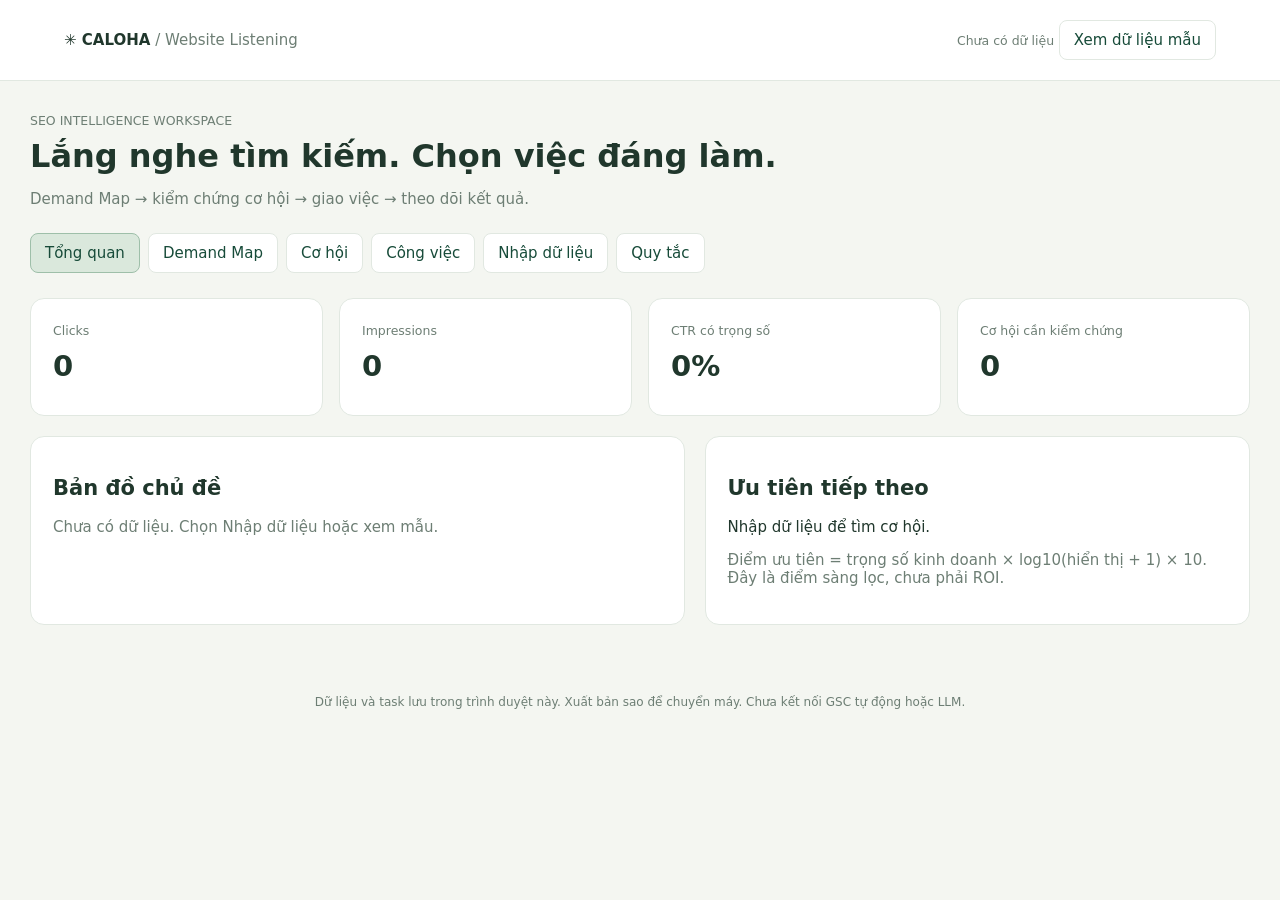
==== index.html @ 5ace7b47 "Replace legacy project with Caloha Website Listening dashboard" ====
<!doctype html><html lang="vi"><meta charset="utf-8"><meta name="viewport" content="width=device-width,initial-scale=1"><title>Caloha · Website Listening</title><meta name="description" content="Caloha Website Listening: nhập GSC, phân tích chủ đề, kiểm chứng cơ hội SEO và quản lý công việc."><style>
:root{--green:#174b39;--muted:#6d7e74;--line:#e1e8e1}*{box-sizing:border-box}body{margin:0;background:#f4f6f1;color:#20372c;font:15px system-ui}button,input,select,textarea{font:inherit}button{cursor:pointer;border:1px solid var(--line);background:white;border-radius:8px;padding:10px 14px;color:var(--green)}button.primary{background:var(--green);color:white}header{background:#fff;border-bottom:1px solid var(--line);padding:20px 5%;display:flex;justify-content:space-between;align-items:center;gap:15px}small,.muted{color:var(--muted)}main{max-width:1400px;margin:auto;padding:30px}h1{font-size:32px;margin:8px 0}h2{font-size:21px}nav{display:flex;gap:8px;margin:25px 0;flex-wrap:wrap}nav button.active{background:#dae8dc;border-color:#9ebfa9}.card{background:white;border:1px solid var(--line);border-radius:14px;padding:22px;margin-bottom:20px}.stats{display:grid;grid-template-columns:repeat(4,1fr);gap:16px}input[type=file]{width:100%;margin-top:8px}input,textarea,select{min-width:0}button:focus-visible,input:focus-visible,select:focus-visible,textarea:focus-visible{outline:3px solid #8fac79;outline-offset:2px}.bubble>div{min-width:0;overflow-wrap:anywhere}.card{min-width:0}.stats strong{display:block;font-size:29px;margin:10px 0}.toolbar{display:flex;gap:10px;flex-wrap:wrap;margin:16px 0}input,select,textarea{border:1px solid #cbd8cc;border-radius:7px;padding:9px;background:white;max-width:100%}table{width:100%;border-collapse:collapse}th{text-align:left;color:var(--muted);font-size:12px;text-transform:uppercase;letter-spacing:.05em}td,th{padding:14px 10px;border-bottom:1px solid var(--line)}.scroll{overflow:auto}.tag{border-radius:20px;background:#eaf1e9;padding:5px 9px;font-size:12px;white-space:nowrap}.notice{background:#fff4de;padding:13px 18px;border-radius:10px;margin:18px 0;font-size:13px}.split{display:grid;grid-template-columns:1.2fr 1fr;gap:20px}.bubble{border-radius:12px;background:#f2f7ef;border:1px solid #cfdcca;padding:18px;display:flex;justify-content:space-between;align-items:center;margin:9px 0}.bubble strong{display:block}.op{border-left:4px solid #a8bc6b}label{display:block;margin:12px 0}textarea{width:100%;min-height:200px}dialog{border:0;border-radius:15px;width:800px;max-width:95vw;padding:25px}dialog::backdrop{background:#152c2866}footer{padding:20px;text-align:center;color:var(--muted);font-size:12px}@media(max-width:750px){main{padding:18px}.stats{grid-template-columns:1fr 1fr}.split{grid-template-columns:1fr}header{flex-wrap:wrap}h1{font-size:25px}td,th{padding:12px 8px}}
</style><header><div><b>✳ CALOHA</b> <span class="muted">/ Website Listening</span></div><div><small id="source"></small> <button id="demo">Xem dữ liệu mẫu</button></div></header><main><small>SEO INTELLIGENCE WORKSPACE</small><h1>Lắng nghe tìm kiếm. Chọn việc đáng làm.</h1><p class="muted">Demand Map → kiểm chứng cơ hội → giao việc → theo dõi kết quả.</p><nav id="nav"></nav><div id="view"></div></main><footer>Dữ liệu và task lưu trong trình duyệt này. Xuất bản sao để chuyển máy. Chưa kết nối GSC tự động hoặc LLM.</footer><dialog id="modal"><h2>Brief tối ưu SEO</h2><textarea id="brief"></textarea><div class="toolbar"><button id="copy">Sao chép</button><button onclick="document.getElementById('modal').close()">Đóng</button></div></dialog><script>
const $=s=>document.querySelector(s),esc=s=>String(s??'').replace(/[&<>"']/g,c=>({'&':'&amp;','<':'&lt;','>':'&gt;','"':'&quot;',"'":'&#39;'}[c])),num=n=>new Intl.NumberFormat('vi-VN',{maximumFractionDigits:1}).format(n),pct=n=>num(n*100)+'%';
const defaults=[{name:'Thư giãn & giấc ngủ',words:'ngủ,thư giãn,oải hương,lavender',weight:3},{name:'Chăm sóc gia đình',words:'gia đình,kidsafe,trẻ,bé',weight:3},{name:'Cam chanh & năng lượng',words:'cam,chanh,bergamot,bạc hà,tập trung',weight:2},{name:'Dầu nền & massage',words:'dầu nền,jojoba,dừa,massage',weight:3},{name:'Thú cưng',words:'thú cưng,chó,mèo,pup',weight:1}];
function validateState(s){if(!s||!['current','previous','rules','tasks'].every(k=>Array.isArray(s[k])))throw Error('Bản sao không hợp lệ');for(const r of [...s.current,...s.previous])if(!r||typeof r.query!=='string'||!r.query.trim()||typeof r.page!=='string'||![r.clicks,r.impressions,r.position].every(Number.isFinite)||r.clicks<0||r.impressions<0||r.clicks>r.impressions||r.position<0)throw Error('Dữ liệu không hợp lệ');let names=new Set();for(const r of s.rules){if(!r||typeof r.name!=='string'||!r.name.trim()||typeof r.words!=='string'||!r.words.trim()||!Number.isFinite(r.weight)||r.weight<1||r.weight>5||names.has(r.name))throw Error('Quy tắc không hợp lệ');names.add(r.name)}for(const t of s.tasks)if(!t||!['title','action','owner','date','status','note','created'].every(k=>typeof t[k]==='string')||!t.baseline||![t.baseline.clicks,t.baseline.impressions].every(n=>Number.isFinite(n)&&n>=0))throw Error('Công việc trong bản sao không hợp lệ');return s}let state;try{state=validateState(JSON.parse(localStorage.getItem('caloha-listening-v1')))}catch{}state=state||{current:[],previous:[],rules:defaults,tasks:[],demo:false};let tab='Tổng quan',filter='';const tabs=['Tổng quan','Demand Map','Cơ hội','Công việc','Nhập dữ liệu','Quy tắc'];function save(){try{localStorage.setItem('caloha-listening-v1',JSON.stringify(state));return true}catch{alert('Không lưu được trong trình duyệt. Dữ liệu vẫn có trong phiên này; hãy xuất bản sao JSON trước khi đóng trang.');return false}}function group(q){q=q.toLowerCase();return state.rules.find(r=>r.words.split(',').some(w=>w.trim()&&q.includes(w.trim().toLowerCase())))?.name||'Chưa phân nhóm'}function intent(q){return /mua|giá|ở đâu|chính hãng|combo/i.test(q)?'Giao dịch':/so sánh|tốt nhất|review|đánh giá/i.test(q)?'Cân nhắc':'Thông tin'}function aggregate(rows){let map=Object.create(null);for(const r of rows){let name=group(r.query),g=map[name]??={name,clicks:0,impressions:0,pos:0,rows:[],urls:new Set};g.clicks+=r.clicks;g.impressions+=r.impressions;g.pos+=r.position*r.impressions;g.rows.push(r);if(r.page)g.urls.add(r.page)}return Object.values(map).map(g=>({...g,ctr:g.impressions?g.clicks/g.impressions:0,position:g.impressions?g.pos/g.impressions:0}))}function groups(){const prev=aggregate(state.previous);return aggregate(state.current).map(g=>{const p=prev.find(p=>p.name===g.name);const growth=p?.impressions?(g.impressions-p.impressions)/p.impressions:null;const weight=state.rules.find(r=>r.name===g.name)?.weight||1;return {...g,growth,weight,category:g.impressions>=100&&g.position<=5?'Core Market':g.impressions>=100&&g.position>5&&g.position<=20?'High Opportunity':growth!==null&&growth>=.25?'Fast Growing':'Monitoring'}})}function opportunities(){return groups().flatMap(g=>{let a=[];if(g.impressions>=100&&g.position>5&&g.position<=20)a.push({kind:'Cải thiện thứ hạng',why:'Hiển thị ≥100, vị trí 5–20.',action:'Kiểm tra Intent và SERP; cập nhật trang phù hợp, bổ sung nội dung thiếu và liên kết nội bộ.'});if(g.impressions>=100&&g.position<=10&&g.ctr<.02)a.push({kind:'Kiểm tra CTR',why:'Hiển thị ≥100, vị trí ≤10, CTR <2%. Ngưỡng sàng lọc, không phải chuẩn thị trường.',action:'Tách theo query, thiết bị và vị trí; kiểm tra SERP, title và mô tả trước khi sửa.'});if(g.growth!==null&&g.growth<=-.2)a.push({kind:'Điều tra suy giảm',why:'Impressions giảm ≥20% so với kỳ trước.',action:'Kiểm tra hai kỳ cùng độ dài, mùa vụ, query mất hiển thị, index và biến động thứ hạng.'});if(g.growth!==null&&g.growth>=.25)a.push({kind:'Xác minh tăng trưởng',why:'Impressions tăng ≥25% so với kỳ trước.',action:'Xác định query tăng; phân biệt tăng nhu cầu với cải thiện hiển thị trước khi mở rộng nội dung.'});return a.map(o=>({...o,g,score:Math.round(g.weight*Math.log10(g.impressions+1)*10)}))}).sort((a,b)=>b.score-a.score)}
function render(){ $('#nav').innerHTML=tabs.map(t=>`<button class="${t===tab?'active':''}" data-tab="${t}">${t}</button>`).join('');$('#source').textContent=state.demo?'DỮ LIỆU MẪU · KHÔNG PHẢI GSC CALOHA':state.current.length?`${state.current.length} dòng đã nhập`:'Chưa có dữ liệu';let gs=groups(),ops=opportunities(),total=aggregate(state.current).reduce((a,g)=>({clicks:a.clicks+g.clicks,impressions:a.impressions+g.impressions}),{clicks:0,impressions:0});let html='';if(tab==='Tổng quan'){html=`${state.demo?'<div class="notice">Đang xem dữ liệu minh họa. Nhập CSV thật để phân tích website của bạn.</div>':''}<div class="stats">${[['Clicks',num(total.clicks)],['Impressions',num(total.impressions)],['CTR có trọng số',pct(total.impressions?total.clicks/total.impressions:0)],['Cơ hội cần kiểm chứng',ops.length]].map(([a,b])=>`<div class="card"><small>${a}</small><strong>${b}</strong></div>`).join('')}</div><div class="split"><div class="card"><h2>Bản đồ chủ đề</h2>${mapHTML(gs)}</div><div class="card"><h2>Ưu tiên tiếp theo</h2>${ops.slice(0,3).map(o=>`<div class="bubble"><div><strong>${esc(o.kind)}</strong><small>${esc(o.g.name)}</small></div><span class="tag">${o.score} điểm</span></div>`).join('')||'<p>Nhập dữ liệu để tìm cơ hội.</p>'}<p class="muted">Điểm ưu tiên = trọng số kinh doanh × log10(hiển thị + 1) × 10. Đây là điểm sàng lọc, chưa phải ROI.</p></div></div>`}
if(tab==='Demand Map')html=`<div class="card"><h2>Bản đồ nhu cầu quan sát được</h2><p class="muted">Phân nhóm theo quy tắc từ khóa. Thứ tự quy tắc quyết định nhóm khi query khớp nhiều nhóm.</p>${mapHTML(gs)}<div class="scroll"><table><tr><th>Chủ đề</th><th>Clicks</th><th>Impressions</th><th>CTR</th><th>Vị trí</th><th>Tăng trưởng</th><th>Phân loại</th></tr>${gs.map(g=>`<tr><td>${esc(g.name)}</td><td>${num(g.clicks)}</td><td>${num(g.impressions)}</td><td>${pct(g.ctr)}</td><td>${num(g.position)}</td><td>${g.growth===null?'—':pct(g.growth)}</td><td><span class="tag">${g.category}</span></td></tr>`).join('')}</table></div><div class="notice">Vị trí nhóm tính theo trọng số Impressions; có thể che khuất query khác nhau. Không dùng chỉ số này như thị phần hoặc độ bao phủ toàn thị trường.</div></div>`;
if(tab==='Cơ hội')html=`<div class="toolbar"><input id="search" placeholder="Lọc theo chủ đề" value="${esc(filter)}"><button id="exportOps">Xuất cơ hội CSV</button></div>${ops.map((o,i)=>({o,i})).filter(({o})=>o.g.name.toLowerCase().includes(filter.toLowerCase())).map(({o,i})=>`<div class="card op"><span class="tag">${o.score} điểm · cần kiểm chứng</span><h2>${esc(o.kind)} · ${esc(o.g.name)}</h2><p>${esc(o.why)}</p><p>${esc(o.action)}</p><small>${num(o.g.impressions)} hiển thị · ${num(o.g.clicks)} clicks · CTR ${pct(o.g.ctr)} · vị trí ${num(o.g.position)}</small><div class="toolbar"><button data-brief="${i}">Xem brief & query</button><button class="primary" data-task="${i}">Tạo công việc</button></div></div>`).join('')||'<div class="card">Chưa có cơ hội phù hợp. Nhập CSV hoặc kiểm tra bộ lọc.</div>'}`;
if(tab==='Công việc')html=`<div class="toolbar"><button id="exportTasks">Xuất công việc CSV</button><button id="backup">Sao lưu toàn bộ JSON</button><label>Khôi phục <input type="file" id="restore" accept=".json"></label></div>${state.tasks.map((t,i)=>`<div class="card"><h2>${esc(t.title)}</h2><p>${esc(t.action)}</p><div class="toolbar"><input aria-label="Người phụ trách" data-owner="${i}" value="${esc(t.owner)}" placeholder="Người phụ trách"><input aria-label="Hạn xử lý" type="date" data-date="${i}" value="${esc(t.date)}"><select aria-label="Trạng thái" data-status="${i}">${['Cần kiểm chứng','Đã duyệt','Đang làm','Đã hoàn thành'].map(s=>`<option ${s===t.status?'selected':''}>${s}</option>`).join('')}</select><button data-delete="${i}">Xóa</button></div><small>Baseline khi tạo: ${num(t.baseline.clicks)} clicks / ${num(t.baseline.impressions)} hiển thị. Ngày tạo: ${esc(t.created)}</small><label>Ghi chú kiểm chứng và kết quả<textarea data-note="${i}" style="min-height:65px">${esc(t.note)}</textarea></label></div>`).join('')||'<div class="card">Tạo công việc từ một cơ hội sau khi xem brief.</div>'}`;
if(tab==='Nhập dữ liệu')html=`<div class="split"><div class="card"><h2>Nhập CSV từ GSC</h2><p>Hỗ trợ bảng Queries: Query / Top queries / Truy vấn, Clicks, Impressions, Position. Có thể thêm Page hoặc URL.</p><label>Kỳ hiện tại<input id="current" type="file" accept=".csv"></label><label>Kỳ trước (tùy chọn)<input id="previous" type="file" accept=".csv"></label><p class="muted">Xuất hai kỳ cùng độ dài và cùng bộ lọc thiết bị, quốc gia, loại tìm kiếm. Với CSV Query–Page, các tổng là tổng dòng nhập và có thể khác tổng cấp property trong GSC.</p><button id="template">Tải CSV mẫu cấu trúc</button><p id="importStatus" role="status"></p></div><div class="card"><h2>Cách bắt đầu</h2><ol><li>Vào GSC → Hiệu suất → Kết quả tìm kiếm.</li><li>Chọn kỳ, giữ nguyên bộ lọc và xuất bảng truy vấn dạng CSV.</li><li>Nhập kỳ hiện tại, sau đó nhập kỳ trước để so sánh.</li><li>Vào Quy tắc để chỉnh nhóm và trọng số.</li><li>Xem brief, kiểm chứng rồi giao việc.</li></ol><div class="notice">GSC không hiển thị tất cả query. Công cụ chưa có dữ liệu chuyển đổi, doanh thu, API tự động hoặc mô hình LLM. Intent hiện được gợi ý bằng từ khóa và cần rà soát.</div><button id="clear">Xóa dữ liệu phân tích</button></div></div>`;
if(tab==='Quy tắc')html=`<div class="card"><h2>Nhóm chủ đề & trọng số kinh doanh</h2><p class="muted">Trọng số 1–5 do bạn đặt theo giá trị kinh doanh. Mỗi dòng: tên nhóm | từ khóa cách nhau bằng dấu phẩy | trọng số.</p><textarea id="rules">${esc(state.rules.map(r=>`${r.name} | ${r.words} | ${r.weight}`).join('\n'))}</textarea><button class="primary" id="saveRules">Lưu quy tắc</button><p>Ngưỡng cơ hội: ≥100 hiển thị; vị trí 5–20; CTR &lt;2% khi vị trí ≤10; biến động ±20% giảm / +25% tăng. Dùng để sàng lọc, chưa kết luận nguyên nhân.</p></div>`;if(state.demo&&tab!=='Tổng quan')html='<div class="notice">Dữ liệu minh họa, không phải dữ liệu thật của Caloha.</div>'+html;$('#view').innerHTML=html;bind()}
function mapHTML(gs){return gs.length?gs.slice().sort((a,b)=>b.impressions-a.impressions).map(g=>`<div class="bubble" style="border-left:${Math.min(22,4+Math.log10(g.impressions+1)*3)}px solid ${g.category==='High Opportunity'?'#b1bf6e':'#458565'}"><div><strong>${esc(g.name)}</strong><small>${g.category} · ${num(g.rows.length)} query rows</small></div><div><b>${num(g.impressions)}</b><br><small>hiển thị</small></div></div>`).join(''):'<p class="muted">Chưa có dữ liệu. Chọn Nhập dữ liệu hoặc xem mẫu.</p>'}
function download(name,data,type='text/csv;charset=utf-8'){const a=document.createElement('a');a.href=URL.createObjectURL(new Blob([data],{type}));a.download=name;a.click();setTimeout(()=>URL.revokeObjectURL(a.href),1000)}function csv(rows){return '\ufeff'+rows.map(r=>r.map(v=>'"'+(/^[\s]*[=+@-]/.test(String(v??''))?"'":'')+String(v??'').replace(/"/g,'""')+'"').join(',')).join('\r\n')}
function parseCSV(text){text=text.replace(/^\ufeff/,'').trim();if(/^sep=[,;\t]\r?\n/i.test(text))text=text.slice(text.indexOf('\n')+1);let first=text.split(/\r?\n/)[0],delim=first.includes('\t')?'\t':first.split(';').length>first.split(',').length?';':',';let rows=[],row=[],field='',quote=false;for(let i=0;i<text.length;i++){let c=text[i];if(c==='"'){if(quote&&text[i+1]==='"'){field+='"';i++}else quote=!quote}else if(c===delim&&!quote){row.push(field);field=''}else if((c==='\n'||c==='\r')&&!quote){if(c==='\r'&&text[i+1]==='\n')i++;row.push(field);if(row.some(Boolean))rows.push(row);row=[];field=''}else field+=c}if(quote)throw Error('CSV có dấu ngoặc kép chưa đóng.');row.push(field);if(row.some(Boolean))rows.push(row);if(!rows.length)throw Error('File rỗng.');let head=rows.shift().map(s=>s.trim().toLowerCase()),idx=names=>head.findIndex(h=>names.includes(h));let q=idx(['query','top queries','queries','truy vấn','cụm từ tìm kiếm hàng đầu','truy vấn hàng đầu','top query']),c=idx(['clicks','lượt nhấp','số lượt nhấp']),im=idx(['impressions','lượt hiển thị','số lượt hiển thị']),p=idx(['position','average position','vị trí','vị trí trung bình']),url=idx(['page','url','trang']);if([q,c,im,p].some(i=>i<0))throw Error('Thiếu cột Query, Clicks, Impressions hoặc Position. Hãy dùng CSV mẫu.');let number=s=>{let v=String(s??'').trim();if(!v)return NaN;if(!/^-?\d+(?:[.,]\d+)?$/.test(v))return NaN;return Number(v.replace(',','.'))};if(!rows.length)throw Error('CSV chỉ có tiêu đề, chưa có dữ liệu.');return rows.map((r,i)=>{let v={query:r[q]?.trim(),page:url>=0?r[url]?.trim():'',clicks:number(r[c]),impressions:number(r[im]),position:number(r[p])};if(!v.query||![v.clicks,v.impressions,v.position].every(Number.isFinite)||v.clicks<0||v.impressions<0||v.clicks>v.impressions||v.position<0)throw Error('Dữ liệu không hợp lệ tại dòng '+(i+2));return v})}
function bind(){document.querySelectorAll('[data-tab]').forEach(b=>b.onclick=()=>{tab=b.dataset.tab;render()});for(const key of ['current','previous']){let el=$('#'+key);if(el)el.onchange=async()=>{try{if(!el.files?.[0])return;const rows=parseCSV(await el.files[0].text());if(state.demo){state.current=[];state.previous=[]}state[key]=rows;state.demo=false;save();render();if($('#importStatus'))$('#importStatus').textContent=`Đã nhập ${rows.length} dòng vào ${key==='current'?'kỳ hiện tại':'kỳ trước'}.`}catch(e){if($('#importStatus'))$('#importStatus').textContent=e.message;else alert(e.message)}}}let b=$('#search');if(b)b.oninput=()=>{filter=b.value;render();$('#search').focus();$('#search').setSelectionRange(filter.length,filter.length)};document.querySelectorAll('[data-brief]').forEach(b=>b.onclick=()=>{let o=opportunities()[b.dataset.brief];$('#copy').textContent='Sao chép';$('#brief').value=`CHỦ ĐỀ: ${o.g.name}\nCƠ HỘI: ${o.kind}\nCăn cứ: ${o.why}\nHành động đề xuất: ${o.action}\nBaseline: ${o.g.clicks} clicks / ${o.g.impressions} impressions / CTR ${pct(o.g.ctr)} / vị trí ${num(o.g.position)}\n\nQUERY / INTENT GỢI Ý / URL\n${o.g.rows.map(r=>`${r.query} | ${intent(r.query)} | ${r.page||'Chưa có URL trong dữ liệu'} | ${r.clicks} clicks | ${r.impressions} impressions | vị trí ${r.position}`).join('\n')}\n\nKiểm chứng: SERP, Intent, mùa vụ, chuyển đổi, ảnh hưởng thương hiệu.\nĐo sau triển khai: so sánh kỳ tương đương; ghi nhận ngày thay đổi và yếu tố gây nhiễu.`;$('#modal').showModal()});document.querySelectorAll('[data-task]').forEach(b=>b.onclick=()=>{let o=opportunities()[b.dataset.task],title=o.kind+' · '+o.g.name;if(state.tasks.some(t=>t.title===title&&t.status!=='Đã hoàn thành')){b.textContent='Đã có công việc';return}state.tasks.push({title,action:o.action,owner:'',date:'',status:'Cần kiểm chứng',note:'',created:new Date().toISOString().slice(0,10),baseline:{clicks:o.g.clicks,impressions:o.g.impressions}});save();b.textContent='Đã tạo công việc'});for(const field of ['owner','date','status','note'])document.querySelectorAll('[data-'+field+']').forEach(el=>el.onchange=()=>{state.tasks[el.dataset[field]][field]=el.value;save()});document.querySelectorAll('[data-delete]').forEach(b=>b.onclick=()=>{if(confirm('Xóa công việc này?')){state.tasks.splice(+b.dataset.delete,1);save();render()}});if($('#saveRules'))$('#saveRules').onclick=()=>{let rs=$('#rules').value.split('\n').filter(x=>x.trim()).map(x=>{let [name,words,w]=x.split('|').map(s=>s.trim());return {name,words,weight:Number(w)}});if(rs.some(r=>!r.name||!r.words||!Number.isFinite(r.weight)||r.weight<1||r.weight>5)||new Set(rs.map(r=>r.name)).size!==rs.length){alert('Kiểm tra tên nhóm duy nhất, từ khóa và trọng số 1–5.');return}state.rules=rs;save();render()};if($('#template'))$('#template').onclick=()=>download('gsc-template.csv',csv([['Query','Page','Clicks','Impressions','Position'],['tinh dầu oải hương','https://caloha.vn/',12,500,8]]));if($('#exportOps'))$('#exportOps').onclick=()=>download('seo-opportunities.csv',csv([['Chủ đề','Cơ hội','Điểm','Căn cứ','Hành động','Clicks','Impressions','CTR','Position'],...opportunities().map(o=>[o.g.name,o.kind,o.score,o.why,o.action,o.g.clicks,o.g.impressions,o.g.ctr,o.g.position])]));if($('#exportTasks'))$('#exportTasks').onclick=()=>download('seo-tasks.csv',csv([['Công việc','Người phụ trách','Hạn','Trạng thái','Hành động','Ghi chú'],...state.tasks.map(t=>[t.title,t.owner,t.date,t.status,t.action,t.note])]));if($('#backup'))$('#backup').onclick=()=>download('caloha-listening-backup.json',JSON.stringify(state,null,2),'application/json');if($('#restore'))$('#restore').onchange=async e=>{try{if(!e.target.files?.[0])return;let s=validateState(JSON.parse(await e.target.files[0].text()));state=s;save();render()}catch(e){alert(e.message)}};if($('#clear'))$('#clear').onclick=()=>{if(confirm('Xóa hai kỳ phân tích? Công việc được giữ lại.')){state.current=[];state.previous=[];state.demo=false;save();render()}}}
$('#demo').onclick=()=>{if((state.current.length||state.previous.length)&&!state.demo&&!confirm('Thay dữ liệu phân tích bằng mẫu? Hãy sao lưu nếu cần.'))return;let queries=['mua tinh dầu oải hương','khó ngủ nên làm gì','tinh dầu kidsafe','tinh dầu cam ngọt','dầu nền jojoba','tinh dầu cho chó'];state.current=queries.map((query,i)=>({query,page:'',clicks:[35,18,52,8,22,3][i],impressions:[2600,1800,900,700,1200,120][i],position:[8,12,3,9,7,18][i]}));state.previous=state.current.map((r,i)=>({...r,impressions:Math.round(r.impressions*[.7,1.4,1,.6,1.1,1][i])}));state.demo=true;save();render()};$('#copy').onclick=async()=>{try{await navigator.clipboard.writeText($('#brief').value);$('#copy').textContent='Đã sao chép'}catch{$('#brief').select()}};render();
</script></html>
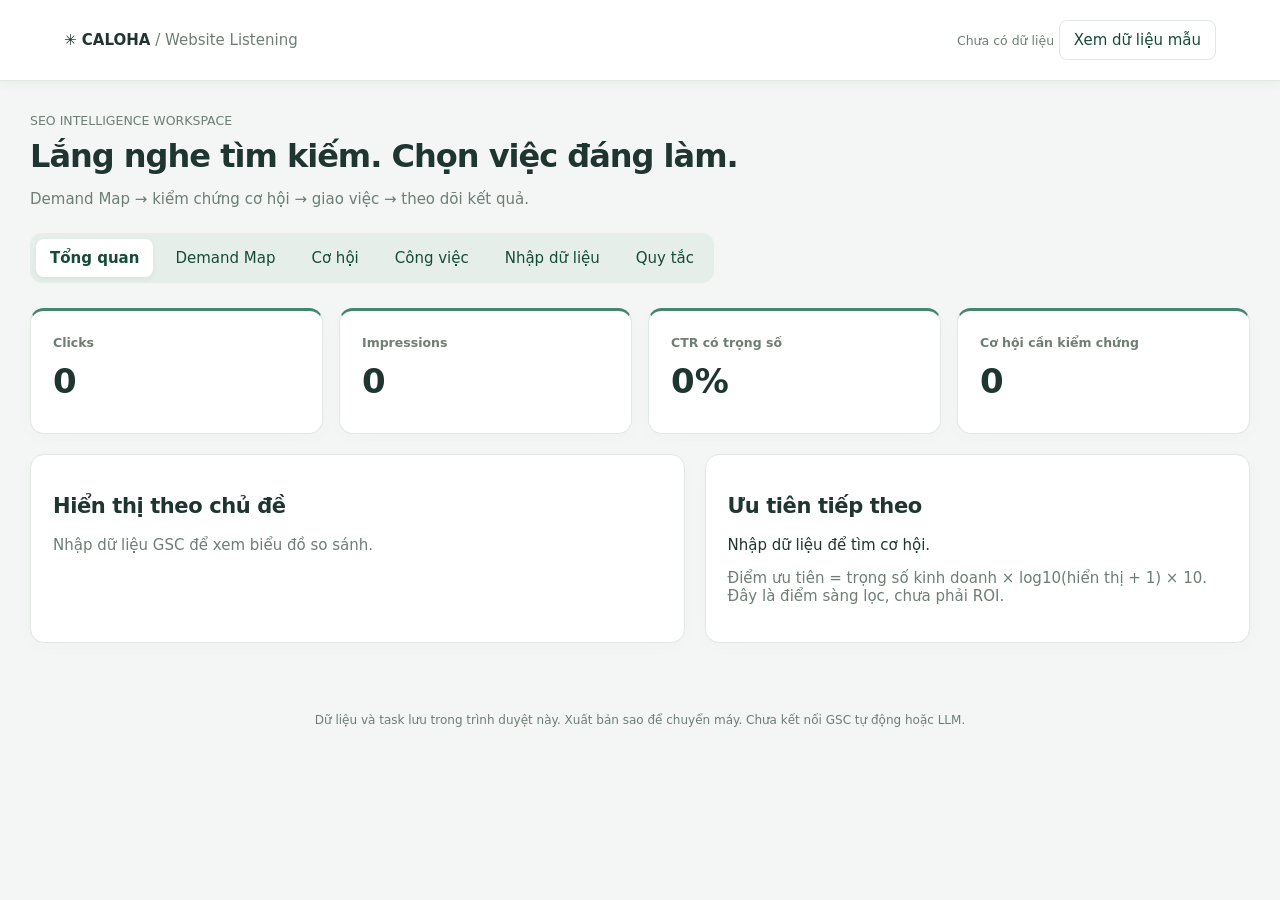
==== commit 970e1cbe: "Make SEO dashboard and opportunity briefs visual with charts and query tables" ====
--- a/index.html
+++ b/index.html
@@ -1,18 +1,25 @@
 <!doctype html><html lang="vi"><meta charset="utf-8"><meta name="viewport" content="width=device-width,initial-scale=1"><title>Caloha · Website Listening</title><meta name="description" content="Caloha Website Listening: nhập GSC, phân tích chủ đề, kiểm chứng cơ hội SEO và quản lý công việc."><style>
 :root{--green:#174b39;--muted:#6d7e74;--line:#e1e8e1}*{box-sizing:border-box}body{margin:0;background:#f4f6f1;color:#20372c;font:15px system-ui}button,input,select,textarea{font:inherit}button{cursor:pointer;border:1px solid var(--line);background:white;border-radius:8px;padding:10px 14px;color:var(--green)}button.primary{background:var(--green);color:white}header{background:#fff;border-bottom:1px solid var(--line);padding:20px 5%;display:flex;justify-content:space-between;align-items:center;gap:15px}small,.muted{color:var(--muted)}main{max-width:1400px;margin:auto;padding:30px}h1{font-size:32px;margin:8px 0}h2{font-size:21px}nav{display:flex;gap:8px;margin:25px 0;flex-wrap:wrap}nav button.active{background:#dae8dc;border-color:#9ebfa9}.card{background:white;border:1px solid var(--line);border-radius:14px;padding:22px;margin-bottom:20px}.stats{display:grid;grid-template-columns:repeat(4,1fr);gap:16px}input[type=file]{width:100%;margin-top:8px}input,textarea,select{min-width:0}button:focus-visible,input:focus-visible,select:focus-visible,textarea:focus-visible{outline:3px solid #8fac79;outline-offset:2px}.bubble>div{min-width:0;overflow-wrap:anywhere}.card{min-width:0}.stats strong{display:block;font-size:29px;margin:10px 0}.toolbar{display:flex;gap:10px;flex-wrap:wrap;margin:16px 0}input,select,textarea{border:1px solid #cbd8cc;border-radius:7px;padding:9px;background:white;max-width:100%}table{width:100%;border-collapse:collapse}th{text-align:left;color:var(--muted);font-size:12px;text-transform:uppercase;letter-spacing:.05em}td,th{padding:14px 10px;border-bottom:1px solid var(--line)}.scroll{overflow:auto}.tag{border-radius:20px;background:#eaf1e9;padding:5px 9px;font-size:12px;white-space:nowrap}.notice{background:#fff4de;padding:13px 18px;border-radius:10px;margin:18px 0;font-size:13px}.split{display:grid;grid-template-columns:1.2fr 1fr;gap:20px}.bubble{border-radius:12px;background:#f2f7ef;border:1px solid #cfdcca;padding:18px;display:flex;justify-content:space-between;align-items:center;margin:9px 0}.bubble strong{display:block}.op{border-left:4px solid #a8bc6b}label{display:block;margin:12px 0}textarea{width:100%;min-height:200px}dialog{border:0;border-radius:15px;width:800px;max-width:95vw;padding:25px}dialog::backdrop{background:#152c2866}footer{padding:20px;text-align:center;color:var(--muted);font-size:12px}@media(max-width:750px){main{padding:18px}.stats{grid-template-columns:1fr 1fr}.split{grid-template-columns:1fr}header{flex-wrap:wrap}h1{font-size:25px}td,th{padding:12px 8px}}
-</style><header><div><b>✳ CALOHA</b> <span class="muted">/ Website Listening</span></div><div><small id="source"></small> <button id="demo">Xem dữ liệu mẫu</button></div></header><main><small>SEO INTELLIGENCE WORKSPACE</small><h1>Lắng nghe tìm kiếm. Chọn việc đáng làm.</h1><p class="muted">Demand Map → kiểm chứng cơ hội → giao việc → theo dõi kết quả.</p><nav id="nav"></nav><div id="view"></div></main><footer>Dữ liệu và task lưu trong trình duyệt này. Xuất bản sao để chuyển máy. Chưa kết nối GSC tự động hoặc LLM.</footer><dialog id="modal"><h2>Brief tối ưu SEO</h2><textarea id="brief"></textarea><div class="toolbar"><button id="copy">Sao chép</button><button onclick="document.getElementById('modal').close()">Đóng</button></div></dialog><script>
+
+body{background:#f3f6f5;color:#1e3530}header{position:sticky;top:0;z-index:5;box-shadow:0 1px 12px #183d3010}main{max-width:1440px}h1{letter-spacing:-1px}h2{letter-spacing:-.4px}.card{box-shadow:0 4px 20px #203e2d05}.stats .card{border-top:3px solid #44856d}.stats strong{font-size:34px;font-variant-numeric:tabular-nums}.stats small{font-weight:600}nav{background:#e6eeea;padding:6px;border-radius:12px;width:fit-content}nav button{border:0;background:transparent}nav button.active{background:white;box-shadow:0 2px 5px #173b3010;color:#174b39;font-weight:700}.op{position:relative;border-left:4px solid #48856b}.op h2{margin-bottom:12px}.tag{font-weight:600}.dialog-head{display:flex;justify-content:space-between;align-items:center;margin-bottom:20px}.dialog-head h2{margin:5px 0;font-size:25px}dialog{width:1050px;max-height:90vh;overflow:auto;padding:28px;box-shadow:0 20px 100px #122a3550}dialog::backdrop{background:#193a3866;backdrop-filter:blur(4px)}.brief-metrics{display:grid;grid-template-columns:repeat(4,1fr);gap:12px;margin:20px 0}.brief-metrics>div{background:#eff5f2;border-radius:12px;padding:17px}.brief-metrics strong{display:block;font-size:25px;margin-top:8px}.insight{background:#edf4ed;border:1px solid #d9e7db;border-radius:12px;padding:18px;margin:14px 0}.insight p{line-height:1.65;margin:8px 0 0}.query-table td{font-size:13px}.query-table th{white-space:nowrap}.query-table td:first-child{font-weight:600;min-width:180px}.query-table a{color:#33715b;word-break:break-all}.query-table{font-variant-numeric:tabular-nums}details{margin-top:20px}summary{cursor:pointer;color:#557465;padding:12px}.chart-legend{display:flex;gap:18px;font-size:12px;color:#62776d;margin-bottom:18px}.dot{display:inline-block;width:9px;height:9px;border-radius:50%;margin-right:6px}.bar-row{display:grid;grid-template-columns:170px 1fr 70px;gap:15px;align-items:center;margin:17px 0;font-size:13px}.bars{display:grid;gap:5px}.bars>span{height:9px;border-radius:4px;min-width:2px}.delta.up{color:#2b8061}.delta.down{color:#b45c46}.map-svg{width:100%;height:auto;min-width:500px}.chart-wrap{overflow:auto}.section-note{font-size:12px;color:#718179}.op-grid{display:grid;grid-template-columns:1fr 1fr;gap:18px}.op-grid .card{margin:0}.op-stat{display:flex;gap:22px;flex-wrap:wrap;margin:18px 0}.op-stat strong{display:block;font-size:21px}.op-stat small{font-size:11px}.op-grid h2{font-size:19px;line-height:1.45}.flow{display:flex;gap:12px;flex-wrap:wrap;margin:10px 0 20px}.flow span{background:#eaf1ed;border-radius:8px;padding:8px 12px;font-size:12px}.brief-checks{display:flex;gap:12px;flex-wrap:wrap}.brief-checks label{background:#f7f8f6;padding:10px;border-radius:8px;font-size:13px}@media(max-width:750px){.op-grid{grid-template-columns:1fr}.brief-metrics{grid-template-columns:1fr 1fr}.bar-row{grid-template-columns:110px 1fr 55px;gap:8px}dialog{padding:18px}.stats strong{font-size:27px}nav{width:100%}nav button{flex:1}header{position:static}}
+</style><header><div><b>✳ CALOHA</b> <span class="muted">/ Website Listening</span></div><div><small id="source"></small> <button id="demo">Xem dữ liệu mẫu</button></div></header><main><small>SEO INTELLIGENCE WORKSPACE</small><h1>Lắng nghe tìm kiếm. Chọn việc đáng làm.</h1><p class="muted">Demand Map → kiểm chứng cơ hội → giao việc → theo dõi kết quả.</p><nav id="nav"></nav><div id="view"></div></main><footer>Dữ liệu và task lưu trong trình duyệt này. Xuất bản sao để chuyển máy. Chưa kết nối GSC tự động hoặc LLM.</footer><dialog id="modal"><div class="dialog-head"><div><small>OPPORTUNITY BRIEF</small><h2 id="briefTitle">Brief tối ưu SEO</h2></div><button aria-label="Đóng brief" onclick="document.getElementById('modal').close()">✕</button></div><div id="briefVisual"></div><details><summary>Xem văn bản để sao chép</summary><textarea id="brief" aria-label="Nội dung brief"></textarea></details><div class="toolbar"><button id="copy">Sao chép</button><button onclick="document.getElementById('modal').close()">Đóng</button></div></dialog><script>
 const $=s=>document.querySelector(s),esc=s=>String(s??'').replace(/[&<>"']/g,c=>({'&':'&amp;','<':'&lt;','>':'&gt;','"':'&quot;',"'":'&#39;'}[c])),num=n=>new Intl.NumberFormat('vi-VN',{maximumFractionDigits:1}).format(n),pct=n=>num(n*100)+'%';
 const defaults=[{name:'Thư giãn & giấc ngủ',words:'ngủ,thư giãn,oải hương,lavender',weight:3},{name:'Chăm sóc gia đình',words:'gia đình,kidsafe,trẻ,bé',weight:3},{name:'Cam chanh & năng lượng',words:'cam,chanh,bergamot,bạc hà,tập trung',weight:2},{name:'Dầu nền & massage',words:'dầu nền,jojoba,dừa,massage',weight:3},{name:'Thú cưng',words:'thú cưng,chó,mèo,pup',weight:1}];
 function validateState(s){if(!s||!['current','previous','rules','tasks'].every(k=>Array.isArray(s[k])))throw Error('Bản sao không hợp lệ');for(const r of [...s.current,...s.previous])if(!r||typeof r.query!=='string'||!r.query.trim()||typeof r.page!=='string'||![r.clicks,r.impressions,r.position].every(Number.isFinite)||r.clicks<0||r.impressions<0||r.clicks>r.impressions||r.position<0)throw Error('Dữ liệu không hợp lệ');let names=new Set();for(const r of s.rules){if(!r||typeof r.name!=='string'||!r.name.trim()||typeof r.words!=='string'||!r.words.trim()||!Number.isFinite(r.weight)||r.weight<1||r.weight>5||names.has(r.name))throw Error('Quy tắc không hợp lệ');names.add(r.name)}for(const t of s.tasks)if(!t||!['title','action','owner','date','status','note','created'].every(k=>typeof t[k]==='string')||!t.baseline||![t.baseline.clicks,t.baseline.impressions].every(n=>Number.isFinite(n)&&n>=0))throw Error('Công việc trong bản sao không hợp lệ');return s}let state;try{state=validateState(JSON.parse(localStorage.getItem('caloha-listening-v1')))}catch{}state=state||{current:[],previous:[],rules:defaults,tasks:[],demo:false};let tab='Tổng quan',filter='';const tabs=['Tổng quan','Demand Map','Cơ hội','Công việc','Nhập dữ liệu','Quy tắc'];function save(){try{localStorage.setItem('caloha-listening-v1',JSON.stringify(state));return true}catch{alert('Không lưu được trong trình duyệt. Dữ liệu vẫn có trong phiên này; hãy xuất bản sao JSON trước khi đóng trang.');return false}}function group(q){q=q.toLowerCase();return state.rules.find(r=>r.words.split(',').some(w=>w.trim()&&q.includes(w.trim().toLowerCase())))?.name||'Chưa phân nhóm'}function intent(q){return /mua|giá|ở đâu|chính hãng|combo/i.test(q)?'Giao dịch':/so sánh|tốt nhất|review|đánh giá/i.test(q)?'Cân nhắc':'Thông tin'}function aggregate(rows){let map=Object.create(null);for(const r of rows){let name=group(r.query),g=map[name]??={name,clicks:0,impressions:0,pos:0,rows:[],urls:new Set};g.clicks+=r.clicks;g.impressions+=r.impressions;g.pos+=r.position*r.impressions;g.rows.push(r);if(r.page)g.urls.add(r.page)}return Object.values(map).map(g=>({...g,ctr:g.impressions?g.clicks/g.impressions:0,position:g.impressions?g.pos/g.impressions:0}))}function groups(){const prev=aggregate(state.previous);return aggregate(state.current).map(g=>{const p=prev.find(p=>p.name===g.name);const growth=p?.impressions?(g.impressions-p.impressions)/p.impressions:null;const weight=state.rules.find(r=>r.name===g.name)?.weight||1;return {...g,growth,weight,category:g.impressions>=100&&g.position<=5?'Core Market':g.impressions>=100&&g.position>5&&g.position<=20?'High Opportunity':growth!==null&&growth>=.25?'Fast Growing':'Monitoring'}})}function opportunities(){return groups().flatMap(g=>{let a=[];if(g.impressions>=100&&g.position>5&&g.position<=20)a.push({kind:'Cải thiện thứ hạng',why:'Hiển thị ≥100, vị trí 5–20.',action:'Kiểm tra Intent và SERP; cập nhật trang phù hợp, bổ sung nội dung thiếu và liên kết nội bộ.'});if(g.impressions>=100&&g.position<=10&&g.ctr<.02)a.push({kind:'Kiểm tra CTR',why:'Hiển thị ≥100, vị trí ≤10, CTR <2%. Ngưỡng sàng lọc, không phải chuẩn thị trường.',action:'Tách theo query, thiết bị và vị trí; kiểm tra SERP, title và mô tả trước khi sửa.'});if(g.growth!==null&&g.growth<=-.2)a.push({kind:'Điều tra suy giảm',why:'Impressions giảm ≥20% so với kỳ trước.',action:'Kiểm tra hai kỳ cùng độ dài, mùa vụ, query mất hiển thị, index và biến động thứ hạng.'});if(g.growth!==null&&g.growth>=.25)a.push({kind:'Xác minh tăng trưởng',why:'Impressions tăng ≥25% so với kỳ trước.',action:'Xác định query tăng; phân biệt tăng nhu cầu với cải thiện hiển thị trước khi mở rộng nội dung.'});return a.map(o=>({...o,g,score:Math.round(g.weight*Math.log10(g.impressions+1)*10)}))}).sort((a,b)=>b.score-a.score)}
-function render(){ $('#nav').innerHTML=tabs.map(t=>`<button class="${t===tab?'active':''}" data-tab="${t}">${t}</button>`).join('');$('#source').textContent=state.demo?'DỮ LIỆU MẪU · KHÔNG PHẢI GSC CALOHA':state.current.length?`${state.current.length} dòng đã nhập`:'Chưa có dữ liệu';let gs=groups(),ops=opportunities(),total=aggregate(state.current).reduce((a,g)=>({clicks:a.clicks+g.clicks,impressions:a.impressions+g.impressions}),{clicks:0,impressions:0});let html='';if(tab==='Tổng quan'){html=`${state.demo?'<div class="notice">Đang xem dữ liệu minh họa. Nhập CSV thật để phân tích website của bạn.</div>':''}<div class="stats">${[['Clicks',num(total.clicks)],['Impressions',num(total.impressions)],['CTR có trọng số',pct(total.impressions?total.clicks/total.impressions:0)],['Cơ hội cần kiểm chứng',ops.length]].map(([a,b])=>`<div class="card"><small>${a}</small><strong>${b}</strong></div>`).join('')}</div><div class="split"><div class="card"><h2>Bản đồ chủ đề</h2>${mapHTML(gs)}</div><div class="card"><h2>Ưu tiên tiếp theo</h2>${ops.slice(0,3).map(o=>`<div class="bubble"><div><strong>${esc(o.kind)}</strong><small>${esc(o.g.name)}</small></div><span class="tag">${o.score} điểm</span></div>`).join('')||'<p>Nhập dữ liệu để tìm cơ hội.</p>'}<p class="muted">Điểm ưu tiên = trọng số kinh doanh × log10(hiển thị + 1) × 10. Đây là điểm sàng lọc, chưa phải ROI.</p></div></div>`}
-if(tab==='Demand Map')html=`<div class="card"><h2>Bản đồ nhu cầu quan sát được</h2><p class="muted">Phân nhóm theo quy tắc từ khóa. Thứ tự quy tắc quyết định nhóm khi query khớp nhiều nhóm.</p>${mapHTML(gs)}<div class="scroll"><table><tr><th>Chủ đề</th><th>Clicks</th><th>Impressions</th><th>CTR</th><th>Vị trí</th><th>Tăng trưởng</th><th>Phân loại</th></tr>${gs.map(g=>`<tr><td>${esc(g.name)}</td><td>${num(g.clicks)}</td><td>${num(g.impressions)}</td><td>${pct(g.ctr)}</td><td>${num(g.position)}</td><td>${g.growth===null?'—':pct(g.growth)}</td><td><span class="tag">${g.category}</span></td></tr>`).join('')}</table></div><div class="notice">Vị trí nhóm tính theo trọng số Impressions; có thể che khuất query khác nhau. Không dùng chỉ số này như thị phần hoặc độ bao phủ toàn thị trường.</div></div>`;
-if(tab==='Cơ hội')html=`<div class="toolbar"><input id="search" placeholder="Lọc theo chủ đề" value="${esc(filter)}"><button id="exportOps">Xuất cơ hội CSV</button></div>${ops.map((o,i)=>({o,i})).filter(({o})=>o.g.name.toLowerCase().includes(filter.toLowerCase())).map(({o,i})=>`<div class="card op"><span class="tag">${o.score} điểm · cần kiểm chứng</span><h2>${esc(o.kind)} · ${esc(o.g.name)}</h2><p>${esc(o.why)}</p><p>${esc(o.action)}</p><small>${num(o.g.impressions)} hiển thị · ${num(o.g.clicks)} clicks · CTR ${pct(o.g.ctr)} · vị trí ${num(o.g.position)}</small><div class="toolbar"><button data-brief="${i}">Xem brief & query</button><button class="primary" data-task="${i}">Tạo công việc</button></div></div>`).join('')||'<div class="card">Chưa có cơ hội phù hợp. Nhập CSV hoặc kiểm tra bộ lọc.</div>'}`;
+function render(){ $('#nav').innerHTML=tabs.map(t=>`<button class="${t===tab?'active':''}" data-tab="${t}">${t}</button>`).join('');$('#source').textContent=state.demo?'DỮ LIỆU MẪU · KHÔNG PHẢI GSC CALOHA':state.current.length?`${state.current.length} dòng đã nhập`:'Chưa có dữ liệu';let gs=groups(),ops=opportunities(),total=aggregate(state.current).reduce((a,g)=>({clicks:a.clicks+g.clicks,impressions:a.impressions+g.impressions}),{clicks:0,impressions:0});let html='';if(tab==='Tổng quan'){html=`${state.demo?'<div class="notice">Đang xem dữ liệu minh họa. Nhập CSV thật để phân tích website của bạn.</div>':''}<div class="stats">${[['Clicks',num(total.clicks)],['Impressions',num(total.impressions)],['CTR có trọng số',pct(total.impressions?total.clicks/total.impressions:0)],['Cơ hội cần kiểm chứng',ops.length]].map(([a,b])=>`<div class="card"><small>${a}</small><strong>${b}</strong></div>`).join('')}</div><div class="split"><div class="card"><h2>Hiển thị theo chủ đề</h2>${compareHTML(gs)}</div><div class="card"><h2>Ưu tiên tiếp theo</h2>${ops.slice(0,3).map(o=>`<div class="bubble"><div><strong>${esc(o.kind)}</strong><small>${esc(o.g.name)}</small></div><span class="tag">${o.score} điểm</span></div>`).join('')||'<p>Nhập dữ liệu để tìm cơ hội.</p>'}<p class="muted">Điểm ưu tiên = trọng số kinh doanh × log10(hiển thị + 1) × 10. Đây là điểm sàng lọc, chưa phải ROI.</p></div></div>`}
+if(tab==='Demand Map')html=`<div class="card"><h2>Bản đồ nhu cầu quan sát được</h2><p class="muted">Phân nhóm theo quy tắc từ khóa. Thứ tự quy tắc quyết định nhóm khi query khớp nhiều nhóm.</p>${scatterHTML(gs)}<div class="scroll"><table><tr><th>Chủ đề</th><th>Clicks</th><th>Impressions</th><th>CTR</th><th>Vị trí</th><th>Tăng trưởng</th><th>Phân loại</th></tr>${gs.map(g=>`<tr><td>${esc(g.name)}</td><td>${num(g.clicks)}</td><td>${num(g.impressions)}</td><td>${pct(g.ctr)}</td><td>${num(g.position)}</td><td>${g.growth===null?'—':pct(g.growth)}</td><td><span class="tag">${g.category}</span></td></tr>`).join('')}</table></div><div class="notice">Vị trí nhóm tính theo trọng số Impressions; có thể che khuất query khác nhau. Không dùng chỉ số này như thị phần hoặc độ bao phủ toàn thị trường.</div></div>`;
+if(tab==='Cơ hội')html=`<div class="toolbar"><input id="search" placeholder="Lọc theo chủ đề" value="${esc(filter)}"><button id="exportOps">Xuất cơ hội CSV</button></div><div class="op-grid">${ops.map((o,i)=>({o,i})).filter(({o})=>o.g.name.toLowerCase().includes(filter.toLowerCase())).map(({o,i})=>`<div class="card op"><span class="tag">${o.score} điểm · cần kiểm chứng</span><h2>${esc(o.kind)} · ${esc(o.g.name)}</h2><p>${esc(o.why)}</p><p>${esc(o.action)}</p><div class="op-stat"><div><small>HIỂN THỊ</small><strong>${num(o.g.impressions)}</strong></div><div><small>CTR</small><strong>${pct(o.g.ctr)}</strong></div><div><small>VỊ TRÍ</small><strong>${num(o.g.position)}</strong></div></div><div class="toolbar"><button data-brief="${i}">Xem brief & query</button><button class="primary" data-task="${i}">Tạo công việc</button></div></div>`).join('')||'<div class="card">Chưa có cơ hội phù hợp. Nhập CSV hoặc kiểm tra bộ lọc.</div>'}</div>`;
 if(tab==='Công việc')html=`<div class="toolbar"><button id="exportTasks">Xuất công việc CSV</button><button id="backup">Sao lưu toàn bộ JSON</button><label>Khôi phục <input type="file" id="restore" accept=".json"></label></div>${state.tasks.map((t,i)=>`<div class="card"><h2>${esc(t.title)}</h2><p>${esc(t.action)}</p><div class="toolbar"><input aria-label="Người phụ trách" data-owner="${i}" value="${esc(t.owner)}" placeholder="Người phụ trách"><input aria-label="Hạn xử lý" type="date" data-date="${i}" value="${esc(t.date)}"><select aria-label="Trạng thái" data-status="${i}">${['Cần kiểm chứng','Đã duyệt','Đang làm','Đã hoàn thành'].map(s=>`<option ${s===t.status?'selected':''}>${s}</option>`).join('')}</select><button data-delete="${i}">Xóa</button></div><small>Baseline khi tạo: ${num(t.baseline.clicks)} clicks / ${num(t.baseline.impressions)} hiển thị. Ngày tạo: ${esc(t.created)}</small><label>Ghi chú kiểm chứng và kết quả<textarea data-note="${i}" style="min-height:65px">${esc(t.note)}</textarea></label></div>`).join('')||'<div class="card">Tạo công việc từ một cơ hội sau khi xem brief.</div>'}`;
 if(tab==='Nhập dữ liệu')html=`<div class="split"><div class="card"><h2>Nhập CSV từ GSC</h2><p>Hỗ trợ bảng Queries: Query / Top queries / Truy vấn, Clicks, Impressions, Position. Có thể thêm Page hoặc URL.</p><label>Kỳ hiện tại<input id="current" type="file" accept=".csv"></label><label>Kỳ trước (tùy chọn)<input id="previous" type="file" accept=".csv"></label><p class="muted">Xuất hai kỳ cùng độ dài và cùng bộ lọc thiết bị, quốc gia, loại tìm kiếm. Với CSV Query–Page, các tổng là tổng dòng nhập và có thể khác tổng cấp property trong GSC.</p><button id="template">Tải CSV mẫu cấu trúc</button><p id="importStatus" role="status"></p></div><div class="card"><h2>Cách bắt đầu</h2><ol><li>Vào GSC → Hiệu suất → Kết quả tìm kiếm.</li><li>Chọn kỳ, giữ nguyên bộ lọc và xuất bảng truy vấn dạng CSV.</li><li>Nhập kỳ hiện tại, sau đó nhập kỳ trước để so sánh.</li><li>Vào Quy tắc để chỉnh nhóm và trọng số.</li><li>Xem brief, kiểm chứng rồi giao việc.</li></ol><div class="notice">GSC không hiển thị tất cả query. Công cụ chưa có dữ liệu chuyển đổi, doanh thu, API tự động hoặc mô hình LLM. Intent hiện được gợi ý bằng từ khóa và cần rà soát.</div><button id="clear">Xóa dữ liệu phân tích</button></div></div>`;
 if(tab==='Quy tắc')html=`<div class="card"><h2>Nhóm chủ đề & trọng số kinh doanh</h2><p class="muted">Trọng số 1–5 do bạn đặt theo giá trị kinh doanh. Mỗi dòng: tên nhóm | từ khóa cách nhau bằng dấu phẩy | trọng số.</p><textarea id="rules">${esc(state.rules.map(r=>`${r.name} | ${r.words} | ${r.weight}`).join('\n'))}</textarea><button class="primary" id="saveRules">Lưu quy tắc</button><p>Ngưỡng cơ hội: ≥100 hiển thị; vị trí 5–20; CTR &lt;2% khi vị trí ≤10; biến động ±20% giảm / +25% tăng. Dùng để sàng lọc, chưa kết luận nguyên nhân.</p></div>`;if(state.demo&&tab!=='Tổng quan')html='<div class="notice">Dữ liệu minh họa, không phải dữ liệu thật của Caloha.</div>'+html;$('#view').innerHTML=html;bind()}
+
+function compareHTML(gs){if(!gs.length)return '<p class="muted">Nhập dữ liệu GSC để xem biểu đồ so sánh.</p>';const prev=aggregate(state.previous),max=Math.max(1,...gs.map(g=>g.impressions),...prev.map(g=>g.impressions));return '<div class="chart-legend"><span><i class="dot" style="background:#428569"></i>Kỳ hiện tại</span><span><i class="dot" style="background:#c8d6ce"></i>Kỳ trước</span></div>'+gs.slice().sort((a,b)=>b.impressions-a.impressions).map(g=>{const p=prev.find(x=>x.name===g.name);return `<div class="bar-row"><span>${esc(g.name)}</span><div class="bars"><span title="Hiện tại: ${g.impressions}" style="background:#428569;width:${g.impressions/max*100}%"></span>${p?`<span title="Kỳ trước: ${p.impressions}" style="background:#c8d6ce;width:${p.impressions/max*100}%"></span>`:''}</div><span class="delta ${g.growth>=0?'up':'down'}">${g.growth===null?'—':(g.growth>=0?'+':'')+pct(g.growth)}</span></div>`}).join('')+'<p class="section-note">Độ dài thanh = Impressions. % = thay đổi hiển thị so với kỳ trước.</p>'}
+function scatterHTML(gs){if(!gs.length)return '<p class="muted">Nhập dữ liệu để xem bản đồ.</p>';const max=Math.max(1,...gs.map(g=>g.impressions)),maxPos=Math.max(20,...gs.map(g=>g.position));let marks=gs.map((g,i)=>{const x=70+Math.min(1,g.position/maxPos)*640,y=300-g.impressions/max*230,r=12+Math.sqrt(g.clicks/Math.max(1,...gs.map(g=>g.clicks)))*15,color=g.category==='Core Market'?'#377861':g.category==='High Opportunity'?'#b5a95c':g.category==='Fast Growing'?'#5892b5':'#8c9e99';return `<g><title>${esc(g.name)}: ${num(g.impressions)} hiển thị, ${num(g.clicks)} clicks, vị trí ${num(g.position)}</title><circle cx="${x}" cy="${y}" r="${r}" fill="${color}" opacity=".8" stroke="white" stroke-width="3"/><text x="${x}" y="${y+r+16}" text-anchor="middle" font-size="11" fill="#284a3b">${esc(g.name)}</text></g>`}).join('');return `<div class="chart-wrap"><svg class="map-svg" viewBox="0 0 850 380" role="img" aria-label="Bản đồ: trục ngang vị trí trung bình, trục dọc hiển thị, kích thước bong bóng theo clicks"><rect x="60" y="35" width="700" height="275" rx="12" fill="#f4f8f4"/>${[0,.25,.5,.75,1].map(v=>`<line x1="60" x2="760" y1="${300-v*230}" y2="${300-v*230}" stroke="#dce5df"/><text x="52" y="${304-v*230}" text-anchor="end" font-size="10" fill="#6a7f72">${num(max*v)}</text>`).join('')}${[0,.25,.5,.75,1].map(v=>`<text x="${70+v*640}" y="335" text-anchor="middle" font-size="11" fill="#6a7f72">${num(maxPos*v)}</text>`).join('')}${marks}<text x="60" y="20" font-size="12" fill="#556f60">Impressions</text><text x="410" y="365" text-anchor="middle" font-size="12" fill="#556f60">Vị trí trung bình · càng thấp càng tốt</text></svg></div><div class="chart-legend">${[['#377861','Core Market'],['#b5a95c','High Opportunity'],['#5892b5','Fast Growing'],['#8c9e99','Monitoring']].map(([c,t])=>`<span><i class="dot" style="background:${c}"></i>${t}</span>`).join('')}</div><p class="section-note">Kích thước bong bóng theo Clicks. Di chuột để xem chỉ số; nhãn nhóm tuân theo quy tắc hiện tại.</p>`}
+function briefHTML(o){return `<div class="flow"><span>${esc(o.kind)}</span><span>${o.score} điểm ưu tiên</span><span>Cần kiểm chứng</span></div><div class="brief-metrics">${[['Hiển thị',num(o.g.impressions)],['Clicks',num(o.g.clicks)],['CTR',pct(o.g.ctr)],['Vị trí',num(o.g.position)]].map(([k,v])=>`<div><small>${k}</small><strong>${v}</strong></div>`).join('')}</div><div class="insight"><b>Tại sao có cơ hội này?</b><p>${esc(o.why)}</p></div><div class="insight"><b>Hành động đề xuất</b><p>${esc(o.action)}</p></div><h3>Query & trang liên quan</h3><div class="scroll"><table class="query-table"><thead><tr><th>Query</th><th>Intent gợi ý</th><th>Clicks</th><th>Hiển thị</th><th>CTR</th><th>Vị trí</th><th>URL</th></tr></thead><tbody>${o.g.rows.map(r=>`<tr><td>${esc(r.query)}</td><td><span class="tag">${esc(intent(r.query))}</span></td><td>${num(r.clicks)}</td><td>${num(r.impressions)}</td><td>${pct(r.impressions?r.clicks/r.impressions:0)}</td><td>${num(r.position)}</td><td>${/^https?:\/\//i.test(r.page)?`<a href="${esc(r.page)}" target="_blank" rel="noopener noreferrer">${esc(r.page)}</a>`:esc(r.page||'Chưa có URL')}</td></tr>`).join('')}</tbody></table></div><h3>Trước khi giao việc</h3><p class="muted">Kiểm tra SERP, Intent, mùa vụ và dữ liệu chuyển đổi. Sau triển khai, so sánh kỳ tương đương và ghi nhận yếu tố gây nhiễu.</p>`}
+
 function mapHTML(gs){return gs.length?gs.slice().sort((a,b)=>b.impressions-a.impressions).map(g=>`<div class="bubble" style="border-left:${Math.min(22,4+Math.log10(g.impressions+1)*3)}px solid ${g.category==='High Opportunity'?'#b1bf6e':'#458565'}"><div><strong>${esc(g.name)}</strong><small>${g.category} · ${num(g.rows.length)} query rows</small></div><div><b>${num(g.impressions)}</b><br><small>hiển thị</small></div></div>`).join(''):'<p class="muted">Chưa có dữ liệu. Chọn Nhập dữ liệu hoặc xem mẫu.</p>'}
 function download(name,data,type='text/csv;charset=utf-8'){const a=document.createElement('a');a.href=URL.createObjectURL(new Blob([data],{type}));a.download=name;a.click();setTimeout(()=>URL.revokeObjectURL(a.href),1000)}function csv(rows){return '\ufeff'+rows.map(r=>r.map(v=>'"'+(/^[\s]*[=+@-]/.test(String(v??''))?"'":'')+String(v??'').replace(/"/g,'""')+'"').join(',')).join('\r\n')}
 function parseCSV(text){text=text.replace(/^\ufeff/,'').trim();if(/^sep=[,;\t]\r?\n/i.test(text))text=text.slice(text.indexOf('\n')+1);let first=text.split(/\r?\n/)[0],delim=first.includes('\t')?'\t':first.split(';').length>first.split(',').length?';':',';let rows=[],row=[],field='',quote=false;for(let i=0;i<text.length;i++){let c=text[i];if(c==='"'){if(quote&&text[i+1]==='"'){field+='"';i++}else quote=!quote}else if(c===delim&&!quote){row.push(field);field=''}else if((c==='\n'||c==='\r')&&!quote){if(c==='\r'&&text[i+1]==='\n')i++;row.push(field);if(row.some(Boolean))rows.push(row);row=[];field=''}else field+=c}if(quote)throw Error('CSV có dấu ngoặc kép chưa đóng.');row.push(field);if(row.some(Boolean))rows.push(row);if(!rows.length)throw Error('File rỗng.');let head=rows.shift().map(s=>s.trim().toLowerCase()),idx=names=>head.findIndex(h=>names.includes(h));let q=idx(['query','top queries','queries','truy vấn','cụm từ tìm kiếm hàng đầu','truy vấn hàng đầu','top query']),c=idx(['clicks','lượt nhấp','số lượt nhấp']),im=idx(['impressions','lượt hiển thị','số lượt hiển thị']),p=idx(['position','average position','vị trí','vị trí trung bình']),url=idx(['page','url','trang']);if([q,c,im,p].some(i=>i<0))throw Error('Thiếu cột Query, Clicks, Impressions hoặc Position. Hãy dùng CSV mẫu.');let number=s=>{let v=String(s??'').trim();if(!v)return NaN;if(!/^-?\d+(?:[.,]\d+)?$/.test(v))return NaN;return Number(v.replace(',','.'))};if(!rows.length)throw Error('CSV chỉ có tiêu đề, chưa có dữ liệu.');return rows.map((r,i)=>{let v={query:r[q]?.trim(),page:url>=0?r[url]?.trim():'',clicks:number(r[c]),impressions:number(r[im]),position:number(r[p])};if(!v.query||![v.clicks,v.impressions,v.position].every(Number.isFinite)||v.clicks<0||v.impressions<0||v.clicks>v.impressions||v.position<0)throw Error('Dữ liệu không hợp lệ tại dòng '+(i+2));return v})}
-function bind(){document.querySelectorAll('[data-tab]').forEach(b=>b.onclick=()=>{tab=b.dataset.tab;render()});for(const key of ['current','previous']){let el=$('#'+key);if(el)el.onchange=async()=>{try{if(!el.files?.[0])return;const rows=parseCSV(await el.files[0].text());if(state.demo){state.current=[];state.previous=[]}state[key]=rows;state.demo=false;save();render();if($('#importStatus'))$('#importStatus').textContent=`Đã nhập ${rows.length} dòng vào ${key==='current'?'kỳ hiện tại':'kỳ trước'}.`}catch(e){if($('#importStatus'))$('#importStatus').textContent=e.message;else alert(e.message)}}}let b=$('#search');if(b)b.oninput=()=>{filter=b.value;render();$('#search').focus();$('#search').setSelectionRange(filter.length,filter.length)};document.querySelectorAll('[data-brief]').forEach(b=>b.onclick=()=>{let o=opportunities()[b.dataset.brief];$('#copy').textContent='Sao chép';$('#brief').value=`CHỦ ĐỀ: ${o.g.name}\nCƠ HỘI: ${o.kind}\nCăn cứ: ${o.why}\nHành động đề xuất: ${o.action}\nBaseline: ${o.g.clicks} clicks / ${o.g.impressions} impressions / CTR ${pct(o.g.ctr)} / vị trí ${num(o.g.position)}\n\nQUERY / INTENT GỢI Ý / URL\n${o.g.rows.map(r=>`${r.query} | ${intent(r.query)} | ${r.page||'Chưa có URL trong dữ liệu'} | ${r.clicks} clicks | ${r.impressions} impressions | vị trí ${r.position}`).join('\n')}\n\nKiểm chứng: SERP, Intent, mùa vụ, chuyển đổi, ảnh hưởng thương hiệu.\nĐo sau triển khai: so sánh kỳ tương đương; ghi nhận ngày thay đổi và yếu tố gây nhiễu.`;$('#modal').showModal()});document.querySelectorAll('[data-task]').forEach(b=>b.onclick=()=>{let o=opportunities()[b.dataset.task],title=o.kind+' · '+o.g.name;if(state.tasks.some(t=>t.title===title&&t.status!=='Đã hoàn thành')){b.textContent='Đã có công việc';return}state.tasks.push({title,action:o.action,owner:'',date:'',status:'Cần kiểm chứng',note:'',created:new Date().toISOString().slice(0,10),baseline:{clicks:o.g.clicks,impressions:o.g.impressions}});save();b.textContent='Đã tạo công việc'});for(const field of ['owner','date','status','note'])document.querySelectorAll('[data-'+field+']').forEach(el=>el.onchange=()=>{state.tasks[el.dataset[field]][field]=el.value;save()});document.querySelectorAll('[data-delete]').forEach(b=>b.onclick=()=>{if(confirm('Xóa công việc này?')){state.tasks.splice(+b.dataset.delete,1);save();render()}});if($('#saveRules'))$('#saveRules').onclick=()=>{let rs=$('#rules').value.split('\n').filter(x=>x.trim()).map(x=>{let [name,words,w]=x.split('|').map(s=>s.trim());return {name,words,weight:Number(w)}});if(rs.some(r=>!r.name||!r.words||!Number.isFinite(r.weight)||r.weight<1||r.weight>5)||new Set(rs.map(r=>r.name)).size!==rs.length){alert('Kiểm tra tên nhóm duy nhất, từ khóa và trọng số 1–5.');return}state.rules=rs;save();render()};if($('#template'))$('#template').onclick=()=>download('gsc-template.csv',csv([['Query','Page','Clicks','Impressions','Position'],['tinh dầu oải hương','https://caloha.vn/',12,500,8]]));if($('#exportOps'))$('#exportOps').onclick=()=>download('seo-opportunities.csv',csv([['Chủ đề','Cơ hội','Điểm','Căn cứ','Hành động','Clicks','Impressions','CTR','Position'],...opportunities().map(o=>[o.g.name,o.kind,o.score,o.why,o.action,o.g.clicks,o.g.impressions,o.g.ctr,o.g.position])]));if($('#exportTasks'))$('#exportTasks').onclick=()=>download('seo-tasks.csv',csv([['Công việc','Người phụ trách','Hạn','Trạng thái','Hành động','Ghi chú'],...state.tasks.map(t=>[t.title,t.owner,t.date,t.status,t.action,t.note])]));if($('#backup'))$('#backup').onclick=()=>download('caloha-listening-backup.json',JSON.stringify(state,null,2),'application/json');if($('#restore'))$('#restore').onchange=async e=>{try{if(!e.target.files?.[0])return;let s=validateState(JSON.parse(await e.target.files[0].text()));state=s;save();render()}catch(e){alert(e.message)}};if($('#clear'))$('#clear').onclick=()=>{if(confirm('Xóa hai kỳ phân tích? Công việc được giữ lại.')){state.current=[];state.previous=[];state.demo=false;save();render()}}}
+function bind(){document.querySelectorAll('[data-tab]').forEach(b=>b.onclick=()=>{tab=b.dataset.tab;render()});for(const key of ['current','previous']){let el=$('#'+key);if(el)el.onchange=async()=>{try{if(!el.files?.[0])return;const rows=parseCSV(await el.files[0].text());if(state.demo){state.current=[];state.previous=[]}state[key]=rows;state.demo=false;save();render();if($('#importStatus'))$('#importStatus').textContent=`Đã nhập ${rows.length} dòng vào ${key==='current'?'kỳ hiện tại':'kỳ trước'}.`}catch(e){if($('#importStatus'))$('#importStatus').textContent=e.message;else alert(e.message)}}}let b=$('#search');if(b)b.oninput=()=>{filter=b.value;render();$('#search').focus();$('#search').setSelectionRange(filter.length,filter.length)};document.querySelectorAll('[data-brief]').forEach(b=>b.onclick=()=>{let o=opportunities()[b.dataset.brief];$('#copy').textContent='Sao chép';$('#brief').value=`CHỦ ĐỀ: ${o.g.name}\nCƠ HỘI: ${o.kind}\nCăn cứ: ${o.why}\nHành động đề xuất: ${o.action}\nBaseline: ${o.g.clicks} clicks / ${o.g.impressions} impressions / CTR ${pct(o.g.ctr)} / vị trí ${num(o.g.position)}\n\nQUERY / INTENT GỢI Ý / URL\n${o.g.rows.map(r=>`${r.query} | ${intent(r.query)} | ${r.page||'Chưa có URL trong dữ liệu'} | ${r.clicks} clicks | ${r.impressions} impressions | vị trí ${r.position}`).join('\n')}\n\nKiểm chứng: SERP, Intent, mùa vụ, chuyển đổi, ảnh hưởng thương hiệu.\nĐo sau triển khai: so sánh kỳ tương đương; ghi nhận ngày thay đổi và yếu tố gây nhiễu.`;$('#briefTitle').textContent=o.g.name;$('#briefVisual').innerHTML=briefHTML(o);$('#modal').showModal()});document.querySelectorAll('[data-task]').forEach(b=>b.onclick=()=>{let o=opportunities()[b.dataset.task],title=o.kind+' · '+o.g.name;if(state.tasks.some(t=>t.title===title&&t.status!=='Đã hoàn thành')){b.textContent='Đã có công việc';return}state.tasks.push({title,action:o.action,owner:'',date:'',status:'Cần kiểm chứng',note:'',created:new Date().toISOString().slice(0,10),baseline:{clicks:o.g.clicks,impressions:o.g.impressions}});save();b.textContent='Đã tạo công việc'});for(const field of ['owner','date','status','note'])document.querySelectorAll('[data-'+field+']').forEach(el=>el.onchange=()=>{state.tasks[el.dataset[field]][field]=el.value;save()});document.querySelectorAll('[data-delete]').forEach(b=>b.onclick=()=>{if(confirm('Xóa công việc này?')){state.tasks.splice(+b.dataset.delete,1);save();render()}});if($('#saveRules'))$('#saveRules').onclick=()=>{let rs=$('#rules').value.split('\n').filter(x=>x.trim()).map(x=>{let [name,words,w]=x.split('|').map(s=>s.trim());return {name,words,weight:Number(w)}});if(rs.some(r=>!r.name||!r.words||!Number.isFinite(r.weight)||r.weight<1||r.weight>5)||new Set(rs.map(r=>r.name)).size!==rs.length){alert('Kiểm tra tên nhóm duy nhất, từ khóa và trọng số 1–5.');return}state.rules=rs;save();render()};if($('#template'))$('#template').onclick=()=>download('gsc-template.csv',csv([['Query','Page','Clicks','Impressions','Position'],['tinh dầu oải hương','https://caloha.vn/',12,500,8]]));if($('#exportOps'))$('#exportOps').onclick=()=>download('seo-opportunities.csv',csv([['Chủ đề','Cơ hội','Điểm','Căn cứ','Hành động','Clicks','Impressions','CTR','Position'],...opportunities().map(o=>[o.g.name,o.kind,o.score,o.why,o.action,o.g.clicks,o.g.impressions,o.g.ctr,o.g.position])]));if($('#exportTasks'))$('#exportTasks').onclick=()=>download('seo-tasks.csv',csv([['Công việc','Người phụ trách','Hạn','Trạng thái','Hành động','Ghi chú'],...state.tasks.map(t=>[t.title,t.owner,t.date,t.status,t.action,t.note])]));if($('#backup'))$('#backup').onclick=()=>download('caloha-listening-backup.json',JSON.stringify(state,null,2),'application/json');if($('#restore'))$('#restore').onchange=async e=>{try{if(!e.target.files?.[0])return;let s=validateState(JSON.parse(await e.target.files[0].text()));state=s;save();render()}catch(e){alert(e.message)}};if($('#clear'))$('#clear').onclick=()=>{if(confirm('Xóa hai kỳ phân tích? Công việc được giữ lại.')){state.current=[];state.previous=[];state.demo=false;save();render()}}}
 $('#demo').onclick=()=>{if((state.current.length||state.previous.length)&&!state.demo&&!confirm('Thay dữ liệu phân tích bằng mẫu? Hãy sao lưu nếu cần.'))return;let queries=['mua tinh dầu oải hương','khó ngủ nên làm gì','tinh dầu kidsafe','tinh dầu cam ngọt','dầu nền jojoba','tinh dầu cho chó'];state.current=queries.map((query,i)=>({query,page:'',clicks:[35,18,52,8,22,3][i],impressions:[2600,1800,900,700,1200,120][i],position:[8,12,3,9,7,18][i]}));state.previous=state.current.map((r,i)=>({...r,impressions:Math.round(r.impressions*[.7,1.4,1,.6,1.1,1][i])}));state.demo=true;save();render()};$('#copy').onclick=async()=>{try{await navigator.clipboard.writeText($('#brief').value);$('#copy').textContent='Đã sao chép'}catch{$('#brief').select()}};render();
 </script></html>
